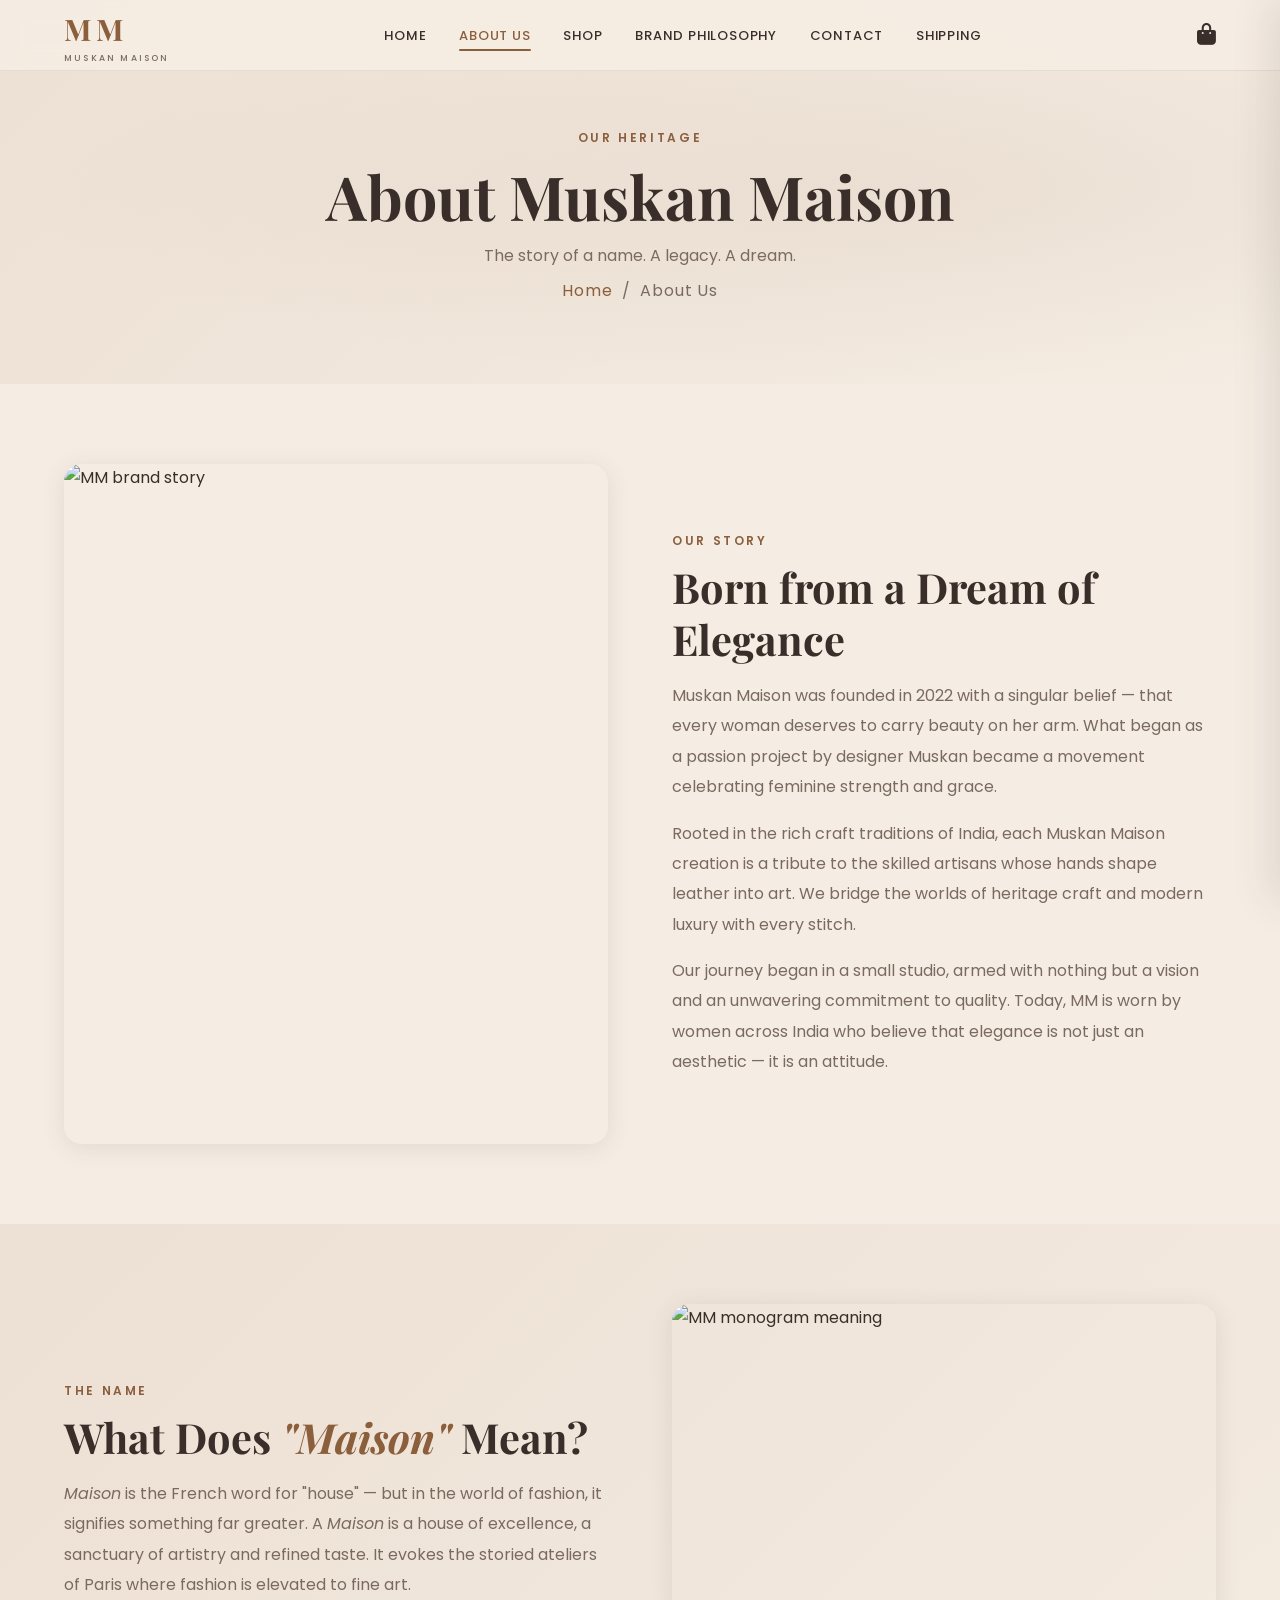
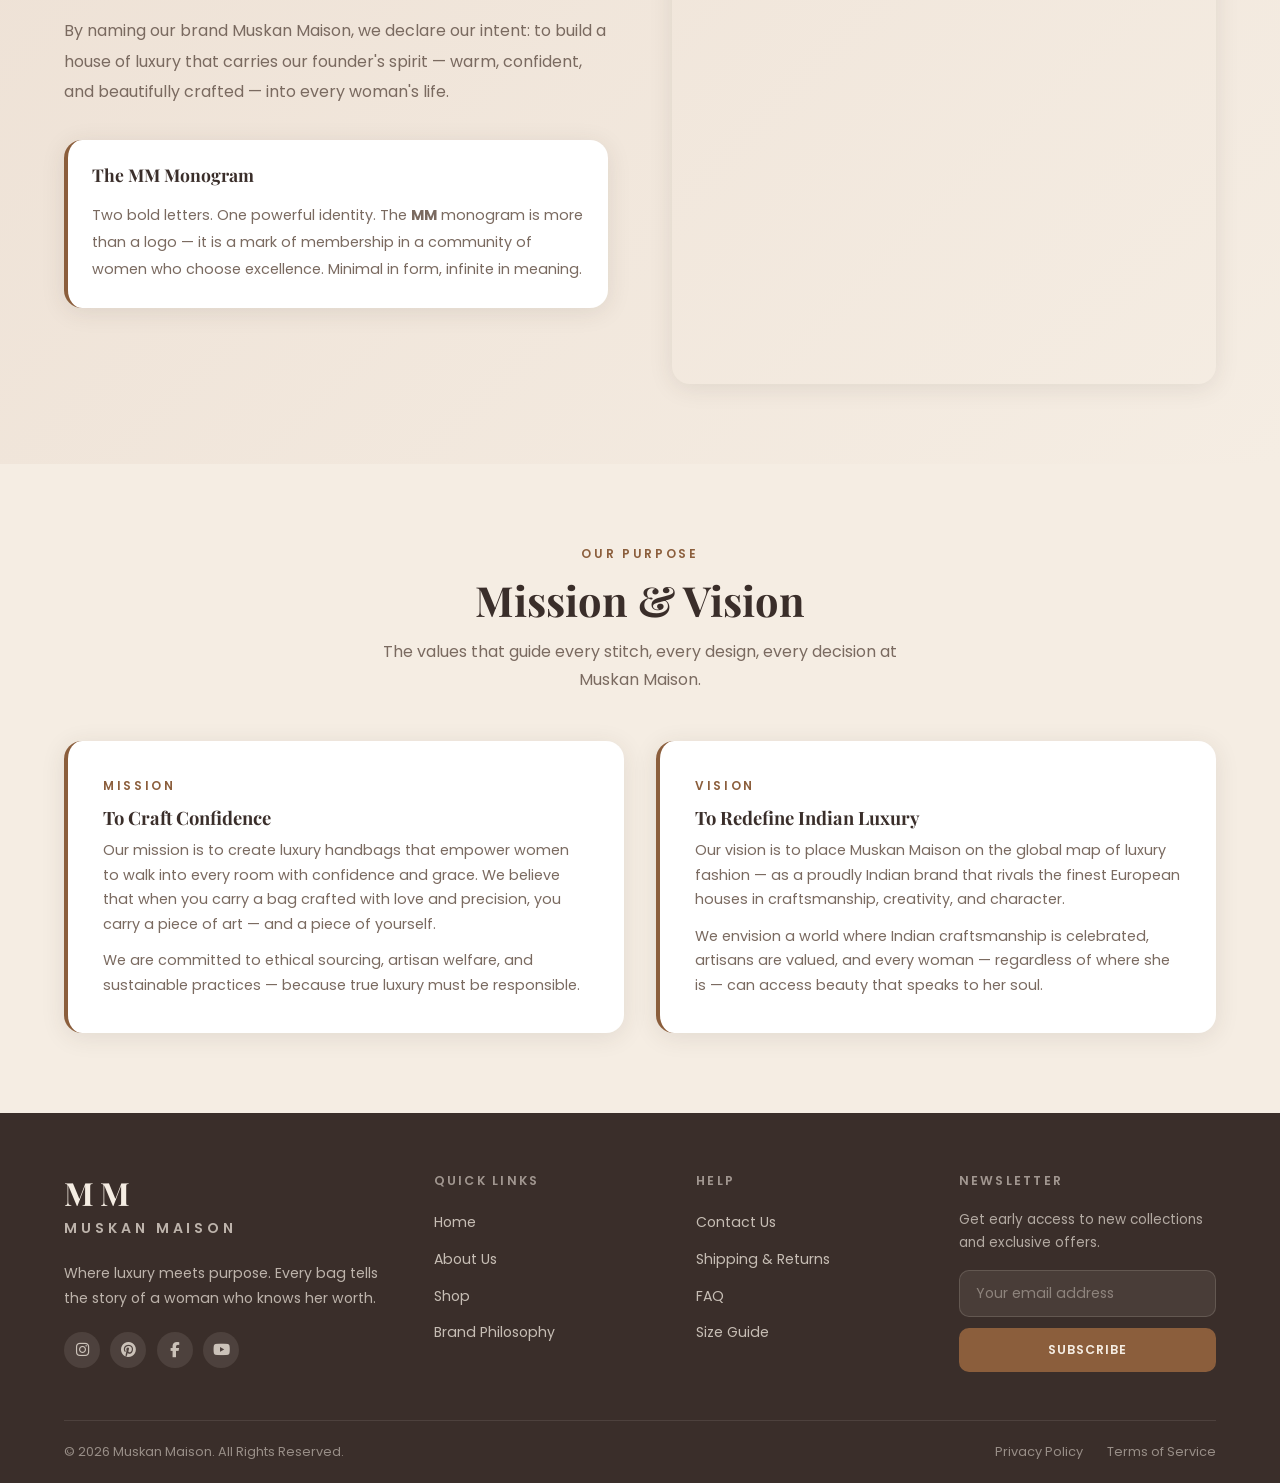
==== about.html @ 4ca87aa5 "Add files via upload" ====
<!DOCTYPE html>
<html lang="en">

<head>
    <meta charset="UTF-8" />
    <meta name="viewport" content="width=device-width, initial-scale=1.0" />
    <meta name="description"
        content="Learn the story behind MM – Muskan Maison. Our heritage, mission, and vision for luxury that empowers women." />
    <title>About Us | MM – Muskan Maison</title>
    <link rel="stylesheet" href="styles.css" />
    <link rel="preconnect" href="https://fonts.googleapis.com" />
    <link
        href="https://fonts.googleapis.com/css2?family=Playfair+Display:ital,wght@0,400;0,600;0,700;1,400;1,600&family=Poppins:wght@300;400;500;600&display=swap"
        rel="stylesheet" />
    <link rel="stylesheet" href="https://cdnjs.cloudflare.com/ajax/libs/font-awesome/6.5.0/css/all.min.css"
        crossorigin="anonymous" />
</head>

<body>

    <!-- NAVBAR -->
    <nav class="navbar" id="navbar">
        <div class="nav-container">
            <a href="index.html" class="nav-logo">MM<span>Muskan Maison</span></a>
            <ul class="nav-links">
                <li><a href="index.html">Home</a></li>
                <li><a href="about.html">About Us</a></li>
                <li><a href="shop.html">Shop</a></li>
                <li><a href="philosophy.html">Brand Philosophy</a></li>
                <li><a href="contact.html">Contact</a></li>
                <li><a href="shipping.html">Shipping</a></li>
            </ul>
            <div class="nav-actions">
                <button class="cart-btn" id="cartToggle" aria-label="Open Cart">
                    <i class="fas fa-shopping-bag"></i>
                    <span class="cart-count" style="display:none">0</span>
                </button>
                <button class="hamburger" id="hamburger"
                    aria-label="Menu"><span></span><span></span><span></span></button>
            </div>
        </div>
        <div class="mobile-menu" id="mobileMenu">
            <a href="index.html">Home</a><a href="about.html">About Us</a>
            <a href="shop.html">Shop</a><a href="philosophy.html">Brand Philosophy</a>
            <a href="contact.html">Contact</a><a href="shipping.html">Shipping &amp; Returns</a>
        </div>
    </nav>

    <!-- CART SIDEBAR -->
    <div class="cart-overlay" id="cartOverlay"></div>
    <aside class="cart-sidebar" id="cartSidebar">
        <div class="cart-header">
            <h3>Your Bag</h3><button class="cart-close" id="cartClose">✕</button>
        </div>
        <div class="cart-items" id="cartItems"></div>
        <div class="cart-footer">
            <div class="cart-total"><span>Total</span><strong id="cartTotalAmt">₹0</strong></div>
            <a href="shop.html" class="btn btn-primary" style="display:block;text-align:center;">Checkout</a>
        </div>
    </aside>

    <!-- PAGE HERO -->
    <div class="page-hero">
        <div class="container">
            <span class="section-label">Our Heritage</span>
            <h1>About Muskan Maison</h1>
            <p>The story of a name. A legacy. A dream.</p>
            <p class="breadcrumb"><a href="index.html">Home</a> &nbsp;/&nbsp; About Us</p>
        </div>
    </div>

    <!-- BRAND STORY -->
    <section class="section">
        <div class="container">
            <div class="about-block fade-in">
                <div class="about-img">
                    <img src="images/bag_satchel.png" alt="MM brand story" />
                </div>
                <div class="about-text">
                    <span class="section-label">Our Story</span>
                    <h2>Born from a Dream of Elegance</h2>
                    <p>Muskan Maison was founded in 2022 with a singular belief — that every woman deserves to carry
                        beauty on her arm. What began as a passion project by designer Muskan became a movement
                        celebrating feminine strength and grace.</p>
                    <p>Rooted in the rich craft traditions of India, each Muskan Maison creation is a tribute to the
                        skilled artisans whose hands shape leather into art. We bridge the worlds of heritage craft and
                        modern luxury with every stitch.</p>
                    <p>Our journey began in a small studio, armed with nothing but a vision and an unwavering commitment
                        to quality. Today, MM is worn by women across India who believe that elegance is not just an
                        aesthetic — it is an attitude.</p>
                </div>
            </div>
        </div>
    </section>

    <!-- MAISON MEANING -->
    <section class="section" style="background:linear-gradient(135deg,var(--cream-dark) 0%,var(--cream) 100%);">
        <div class="container">
            <div class="about-block reverse fade-in">
                <div class="about-img">
                    <img src="images/bag_tote.png" alt="MM monogram meaning" />
                </div>
                <div class="about-text">
                    <span class="section-label">The Name</span>
                    <h2>What Does <em style="font-style:italic;color:var(--mocha);">"Maison"</em> Mean?</h2>
                    <p><em>Maison</em> is the French word for "house" — but in the world of fashion, it signifies
                        something far greater. A <em>Maison</em> is a house of excellence, a sanctuary of artistry and
                        refined taste. It evokes the storied ateliers of Paris where fashion is elevated to fine art.
                    </p>
                    <p>By naming our brand Muskan Maison, we declare our intent: to build a house of luxury that carries
                        our founder's spirit — warm, confident, and beautifully crafted — into every woman's life.</p>

                    <div
                        style="margin-top:2rem;padding:1.5rem;background:var(--white);border-radius:var(--radius-lg);border-left:4px solid var(--mocha);box-shadow:var(--shadow);">
                        <h3 style="font-size:1.1rem;margin-bottom:0.5rem;">The MM Monogram</h3>
                        <p style="font-size:0.9rem;">Two bold letters. One powerful identity. The <strong>MM</strong>
                            monogram is more than a logo — it is a mark of membership in a community of women who choose
                            excellence. Minimal in form, infinite in meaning.</p>
                    </div>
                </div>
            </div>
        </div>
    </section>

    <!-- MISSION & VISION -->
    <section class="section">
        <div class="container">
            <span class="section-label text-center" style="display:block;">Our Purpose</span>
            <h2 class="section-title fade-in">Mission & Vision</h2>
            <p class="section-subtitle fade-in">The values that guide every stitch, every design, every decision at
                Muskan Maison.</p>

            <div class="mission-grid">
                <div class="mission-card fade-in">
                    <span class="section-label">Mission</span>
                    <h3>To Craft Confidence</h3>
                    <p>Our mission is to create luxury handbags that empower women to walk into every room with
                        confidence and grace. We believe that when you carry a bag crafted with love and precision, you
                        carry a piece of art — and a piece of yourself.</p>
                    <p style="margin-top:0.75rem;">We are committed to ethical sourcing, artisan welfare, and
                        sustainable practices — because true luxury must be responsible.</p>
                </div>
                <div class="mission-card fade-in">
                    <span class="section-label">Vision</span>
                    <h3>To Redefine Indian Luxury</h3>
                    <p>Our vision is to place Muskan Maison on the global map of luxury fashion — as a proudly Indian
                        brand that rivals the finest European houses in craftsmanship, creativity, and character.</p>
                    <p style="margin-top:0.75rem;">We envision a world where Indian craftsmanship is celebrated,
                        artisans are valued, and every woman — regardless of where she is — can access beauty that
                        speaks to her soul.</p>
                </div>
            </div>
        </div>
    </section>

    <!-- FOOTER -->
    <footer class="footer">
        <div class="container">
            <div class="footer-grid">
                <div class="footer-brand">
                    <h2>MM</h2>
                    <p class="footer-brand-sub">Muskan Maison</p>
                    <p>Where luxury meets purpose. Every bag tells the story of a woman who knows her worth.</p>
                    <div class="footer-social">
                        <a href="#" aria-label="Instagram"><i class="fab fa-instagram"></i></a>
                        <a href="#" aria-label="Pinterest"><i class="fab fa-pinterest"></i></a>
                        <a href="#" aria-label="Facebook"><i class="fab fa-facebook-f"></i></a>
                        <a href="#" aria-label="YouTube"><i class="fab fa-youtube"></i></a>
                    </div>
                </div>
                <div class="footer-col">
                    <h4>Quick Links</h4>
                    <ul>
                        <li><a href="index.html">Home</a></li>
                        <li><a href="about.html">About Us</a></li>
                        <li><a href="shop.html">Shop</a></li>
                        <li><a href="philosophy.html">Brand Philosophy</a></li>
                    </ul>
                </div>
                <div class="footer-col">
                    <h4>Help</h4>
                    <ul>
                        <li><a href="contact.html">Contact Us</a></li>
                        <li><a href="shipping.html">Shipping & Returns</a></li>
                        <li><a href="shipping.html#faq">FAQ</a></li>
                        <li><a href="#">Size Guide</a></li>
                    </ul>
                </div>
                <div class="footer-col">
                    <h4>Newsletter</h4>
                    <p style="font-size:0.85rem;color:rgba(245,237,227,0.65);margin-bottom:1rem;">Get early access to
                        new collections and exclusive offers.</p>
                    <form class="footer-newsletter newsletter-form">
                        <input type="email" placeholder="Your email address" required />
                        <button type="submit" class="btn btn-primary">Subscribe</button>
                    </form>
                </div>
            </div>
            <div class="footer-bottom">
                <p>© 2026 Muskan Maison. All Rights Reserved.</p>
                <div class="footer-legal"><a href="#">Privacy Policy</a><a href="#">Terms of Service</a></div>
            </div>
        </div>
    </footer>

    <script src="script.js"></script>
</body>

</html>
---- styles.css ----
/* ============================================
   MM – Muskan Maison | Main Stylesheet
   ============================================ */

/* Google Fonts */
@import url('https://fonts.googleapis.com/css2?family=Playfair+Display:ital,wght@0,400;0,600;0,700;1,400;1,600&family=Poppins:wght@300;400;500;600&display=swap');

/* ============================================
   CSS Variables / Design Tokens
   ============================================ */
:root {
  --cream: #F5EDE3;
  --cream-dark: #EDE0D4;
  --mocha: #8B5E3C;
  --mocha-dark: #6F4A2F;
  --mocha-light: #A97550;
  --dark-brown: #3A2E2A;
  --text-muted: #7A6A60;
  --white: #FFFFFF;
  --shadow: 0 4px 24px rgba(58, 46, 42, 0.10);
  --shadow-hover: 0 8px 32px rgba(139, 94, 60, 0.18);
  --radius: 10px;
  --radius-lg: 18px;
  --transition: 0.3s ease;
  --font-serif: 'Playfair Display', Georgia, serif;
  --font-sans: 'Poppins', 'Segoe UI', sans-serif;
}

/* ============================================
   Reset & Base
   ============================================ */
*, *::before, *::after {
  margin: 0;
  padding: 0;
  box-sizing: border-box;
}

html {
  scroll-behavior: smooth;
  font-size: 16px;
}

body {
  background-color: var(--cream);
  color: var(--dark-brown);
  font-family: var(--font-sans);
  font-weight: 400;
  line-height: 1.7;
  -webkit-font-smoothing: antialiased;
}

img {
  max-width: 100%;
  display: block;
}

a {
  text-decoration: none;
  color: inherit;
}

ul { list-style: none; }

/* ============================================
   Typography
   ============================================ */
h1, h2, h3, h4, h5 {
  font-family: var(--font-serif);
  font-weight: 700;
  line-height: 1.25;
  color: var(--dark-brown);
}

h1 { font-size: clamp(2.2rem, 5vw, 3.8rem); }
h2 { font-size: clamp(1.7rem, 3.5vw, 2.6rem); }
h3 { font-size: clamp(1.2rem, 2.5vw, 1.6rem); }
h4 { font-size: 1.1rem; }
p  { font-size: 1rem; color: var(--text-muted); }

.section-label {
  font-size: 0.75rem;
  letter-spacing: 0.22em;
  text-transform: uppercase;
  color: var(--mocha);
  font-family: var(--font-sans);
  font-weight: 600;
  display: block;
  margin-bottom: 0.6rem;
}

/* ============================================
   Utility Classes
   ============================================ */
.container {
  max-width: 1200px;
  margin: 0 auto;
  padding: 0 1.5rem;
}

.section {
  padding: 80px 0;
}

.section-title {
  text-align: center;
  margin-bottom: 0.75rem;
}

.section-subtitle {
  text-align: center;
  max-width: 560px;
  margin: 0 auto 3rem;
  color: var(--text-muted);
  font-size: 1rem;
}

.text-center { text-align: center; }
.text-mocha  { color: var(--mocha); }

/* ============================================
   Buttons
   ============================================ */
.btn {
  display: inline-block;
  padding: 0.85rem 2.2rem;
  border-radius: var(--radius);
  font-family: var(--font-sans);
  font-size: 0.88rem;
  font-weight: 600;
  letter-spacing: 0.08em;
  text-transform: uppercase;
  cursor: pointer;
  transition: all var(--transition);
  border: 2px solid transparent;
}

.btn-primary {
  background: var(--mocha);
  color: var(--cream);
  border-color: var(--mocha);
}

.btn-primary:hover {
  background: var(--mocha-dark);
  border-color: var(--mocha-dark);
  transform: translateY(-2px);
  box-shadow: var(--shadow-hover);
}

.btn-outline {
  background: transparent;
  color: var(--mocha);
  border-color: var(--mocha);
}

.btn-outline:hover {
  background: var(--mocha);
  color: var(--cream);
  transform: translateY(-2px);
}

/* ============================================
   Navigation
   ============================================ */
.navbar {
  position: fixed;
  top: 0;
  left: 0;
  right: 0;
  z-index: 1000;
  background: rgba(245, 237, 227, 0.95);
  backdrop-filter: blur(12px);
  -webkit-backdrop-filter: blur(12px);
  border-bottom: 1px solid rgba(139, 94, 60, 0.12);
  transition: box-shadow var(--transition);
}

.navbar.scrolled {
  box-shadow: 0 2px 20px rgba(58, 46, 42, 0.10);
}

.nav-container {
  max-width: 1200px;
  margin: 0 auto;
  padding: 0 1.5rem;
  display: flex;
  align-items: center;
  justify-content: space-between;
  height: 70px;
}

/* Logo */
.nav-logo {
  font-family: var(--font-serif);
  font-size: 1.85rem;
  font-weight: 700;
  letter-spacing: 0.18em;
  color: var(--mocha);
  transition: color var(--transition);
}

.nav-logo span {
  font-size: 0.55rem;
  letter-spacing: 0.25em;
  display: block;
  text-align: center;
  color: var(--text-muted);
  font-family: var(--font-sans);
  font-weight: 500;
  text-transform: uppercase;
  margin-top: -4px;
}

.nav-logo:hover { color: var(--mocha-dark); }

/* Nav Links */
.nav-links {
  display: flex;
  align-items: center;
  gap: 0.25rem;
}

.nav-links a {
  font-size: 0.82rem;
  font-weight: 500;
  letter-spacing: 0.06em;
  text-transform: uppercase;
  color: var(--dark-brown);
  padding: 0.5rem 0.9rem;
  border-radius: 6px;
  position: relative;
  transition: color var(--transition);
}

.nav-links a::after {
  content: '';
  position: absolute;
  bottom: 2px;
  left: 0.9rem;
  right: 0.9rem;
  height: 2px;
  background: var(--mocha);
  transform: scaleX(0);
  transition: transform 0.3s ease;
  border-radius: 2px;
}

.nav-links a:hover,
.nav-links a.active {
  color: var(--mocha);
}

.nav-links a:hover::after,
.nav-links a.active::after {
  transform: scaleX(1);
}

/* Cart Icon */
.nav-actions {
  display: flex;
  align-items: center;
  gap: 1rem;
}

.cart-btn {
  position: relative;
  background: none;
  border: none;
  cursor: pointer;
  color: var(--dark-brown);
  font-size: 1.35rem;
  display: flex;
  align-items: center;
  transition: color var(--transition);
}

.cart-btn:hover { color: var(--mocha); }

.cart-count {
  position: absolute;
  top: -8px;
  right: -10px;
  background: var(--mocha);
  color: var(--cream);
  font-size: 0.65rem;
  font-weight: 700;
  min-width: 18px;
  height: 18px;
  border-radius: 50%;
  display: flex;
  align-items: center;
  justify-content: center;
  font-family: var(--font-sans);
}

/* Hamburger */
.hamburger {
  display: none;
  flex-direction: column;
  gap: 5px;
  cursor: pointer;
  background: none;
  border: none;
  padding: 4px;
}

.hamburger span {
  display: block;
  width: 24px;
  height: 2px;
  background: var(--dark-brown);
  border-radius: 2px;
  transition: all var(--transition);
}

.hamburger.open span:nth-child(1) { transform: translateY(7px) rotate(45deg); }
.hamburger.open span:nth-child(2) { opacity: 0; }
.hamburger.open span:nth-child(3) { transform: translateY(-7px) rotate(-45deg); }

/* Mobile Menu */
.mobile-menu {
  display: none;
  flex-direction: column;
  background: var(--cream);
  padding: 1rem 1.5rem 1.5rem;
  border-top: 1px solid var(--cream-dark);
  gap: 0.25rem;
}

.mobile-menu.open { display: flex; }

.mobile-menu a {
  font-size: 0.9rem;
  font-weight: 500;
  letter-spacing: 0.05em;
  text-transform: uppercase;
  color: var(--dark-brown);
  padding: 0.6rem 0;
  border-bottom: 1px solid var(--cream-dark);
  transition: color var(--transition);
}

.mobile-menu a:hover,
.mobile-menu a.active { color: var(--mocha); }

/* ============================================
   Cart Sidebar
   ============================================ */
.cart-overlay {
  position: fixed;
  inset: 0;
  background: rgba(58, 46, 42, 0.45);
  z-index: 1100;
  opacity: 0;
  pointer-events: none;
  transition: opacity var(--transition);
}

.cart-overlay.open {
  opacity: 1;
  pointer-events: all;
}

.cart-sidebar {
  position: fixed;
  top: 0;
  right: 0;
  height: 100vh;
  width: 380px;
  max-width: 92vw;
  background: var(--cream);
  z-index: 1200;
  transform: translateX(100%);
  transition: transform 0.4s cubic-bezier(.4,0,.2,1);
  display: flex;
  flex-direction: column;
  box-shadow: -8px 0 40px rgba(58, 46, 42, 0.12);
}

.cart-sidebar.open { transform: translateX(0); }

.cart-header {
  display: flex;
  align-items: center;
  justify-content: space-between;
  padding: 1.5rem 1.5rem 1rem;
  border-bottom: 1px solid var(--cream-dark);
}

.cart-header h3 {
  font-size: 1.25rem;
  font-family: var(--font-serif);
}

.cart-close {
  background: none;
  border: none;
  font-size: 1.4rem;
  cursor: pointer;
  color: var(--text-muted);
  transition: color var(--transition);
}
.cart-close:hover { color: var(--mocha); }

.cart-items {
  flex: 1;
  overflow-y: auto;
  padding: 1rem 1.5rem;
}

.cart-empty {
  text-align: center;
  padding: 3rem 1rem;
  color: var(--text-muted);
}

.cart-empty svg { margin: 0 auto 1rem; opacity: 0.3; }

.cart-item {
  display: grid;
  grid-template-columns: 70px 1fr auto;
  gap: 0.75rem;
  align-items: center;
  padding: 0.75rem 0;
  border-bottom: 1px solid var(--cream-dark);
}

.cart-item img {
  width: 70px;
  height: 70px;
  object-fit: cover;
  border-radius: 8px;
}

.cart-item-info h4 {
  font-size: 0.88rem;
  font-family: var(--font-serif);
  margin-bottom: 0.15rem;
}

.cart-item-info p {
  font-size: 0.8rem;
  color: var(--mocha);
  font-weight: 600;
}

.cart-item-qty {
  display: flex;
  align-items: center;
  gap: 0.4rem;
  margin-top: 0.5rem;
}

.qty-btn {
  width: 22px;
  height: 22px;
  background: var(--cream-dark);
  border: none;
  border-radius: 4px;
  cursor: pointer;
  font-size: 0.9rem;
  display: flex;
  align-items: center;
  justify-content: center;
  color: var(--dark-brown);
  transition: background var(--transition);
}
.qty-btn:hover { background: var(--mocha); color: var(--cream); }

.qty-num { font-size: 0.85rem; font-weight: 600; min-width: 18px; text-align: center; }

.remove-item {
  background: none;
  border: none;
  cursor: pointer;
  color: var(--text-muted);
  font-size: 1rem;
  transition: color var(--transition);
  align-self: flex-start;
  margin-top: 4px;
}
.remove-item:hover { color: #c0392b; }

.cart-footer {
  padding: 1rem 1.5rem 1.5rem;
  border-top: 1px solid var(--cream-dark);
}

.cart-total {
  display: flex;
  justify-content: space-between;
  align-items: center;
  margin-bottom: 1rem;
}

.cart-total span { font-size: 0.9rem; font-weight: 600; }
.cart-total strong { font-size: 1.15rem; color: var(--mocha); font-family: var(--font-serif); }

/* ============================================
   Hero Section
   ============================================ */
.hero {
  min-height: 100vh;
  display: grid;
  grid-template-columns: 1fr 1fr;
  align-items: center;
  padding-top: 70px;
  gap: 2rem;
  overflow: hidden;
}

.hero-content {
  padding: 3rem 2rem 3rem 3rem;
  animation: fadeInLeft 0.9s ease both;
}

.hero-tag {
  display: inline-block;
  background: rgba(139, 94, 60, 0.10);
  color: var(--mocha);
  font-size: 0.72rem;
  font-weight: 600;
  letter-spacing: 0.2em;
  text-transform: uppercase;
  padding: 0.4rem 1rem;
  border-radius: 50px;
  margin-bottom: 1.5rem;
  border: 1px solid rgba(139, 94, 60, 0.2);
}

.hero-title {
  margin-bottom: 1.25rem;
  letter-spacing: -0.01em;
}

.hero-title em {
  font-style: italic;
  color: var(--mocha);
}

.hero-desc {
  font-size: 1.05rem;
  line-height: 1.8;
  margin-bottom: 2.2rem;
  max-width: 480px;
}

.hero-actions {
  display: flex;
  gap: 1rem;
  flex-wrap: wrap;
}

.hero-image {
  height: 100vh;
  min-height: 600px;
  position: relative;
  overflow: hidden;
  animation: fadeInRight 0.9s ease both;
}

.hero-image img {
  width: 100%;
  height: 100%;
  object-fit: cover;
}

.hero-image::before {
  content: '';
  position: absolute;
  inset: 0;
  background: linear-gradient(120deg, rgba(245,237,227,0.18) 0%, transparent 60%);
  z-index: 1;
}

.hero-badge {
  position: absolute;
  bottom: 2.5rem;
  left: 2rem;
  background: rgba(255,255,255,0.92);
  backdrop-filter: blur(8px);
  padding: 0.9rem 1.3rem;
  border-radius: var(--radius);
  box-shadow: var(--shadow);
  z-index: 2;
  animation: fadeInUp 1.2s 0.5s ease both;
}

.hero-badge p { font-size: 0.75rem; margin-bottom: 0.15rem; color: var(--text-muted); }
.hero-badge strong { font-family: var(--font-serif); font-size: 1rem; color: var(--dark-brown); }

/* ============================================
   Features Strip
   ============================================ */
.features-strip {
  background: var(--mocha);
  padding: 1.5rem 0;
}

.features-strip .container {
  display: grid;
  grid-template-columns: repeat(3, 1fr);
  gap: 1rem;
  text-align: center;
}

.feature-chip {
  color: var(--cream);
  display: flex;
  align-items: center;
  justify-content: center;
  gap: 0.6rem;
  font-size: 0.85rem;
  font-weight: 500;
  letter-spacing: 0.05em;
}

.feature-chip svg { flex-shrink: 0; opacity: 0.85; }

/* ============================================
   Featured Collection
   ============================================ */
.collection-grid {
  display: grid;
  grid-template-columns: repeat(3, 1fr);
  gap: 2rem;
  margin-top: 1rem;
}

/* ============================================
   Product Card
   ============================================ */
.product-card {
  background: var(--white);
  border-radius: var(--radius-lg);
  overflow: hidden;
  box-shadow: var(--shadow);
  transition: transform var(--transition), box-shadow var(--transition);
  position: relative;
}

.product-card:hover {
  transform: translateY(-6px);
  box-shadow: var(--shadow-hover);
}

.product-img-wrap {
  position: relative;
  overflow: hidden;
  background: var(--cream);
  aspect-ratio: 4 / 4;
}

.product-img-wrap img {
  width: 100%;
  height: 100%;
  object-fit: cover;
  transition: transform 0.5s ease;
}

.product-card:hover .product-img-wrap img {
  transform: scale(1.06);
}

.product-badge {
  position: absolute;
  top: 1rem;
  left: 1rem;
  background: var(--mocha);
  color: var(--cream);
  font-size: 0.68rem;
  font-weight: 700;
  letter-spacing: 0.1em;
  text-transform: uppercase;
  padding: 0.3rem 0.75rem;
  border-radius: 50px;
}

.product-wishlist {
  position: absolute;
  top: 1rem;
  right: 1rem;
  background: rgba(255,255,255,0.9);
  border: none;
  border-radius: 50%;
  width: 36px;
  height: 36px;
  display: flex;
  align-items: center;
  justify-content: center;
  cursor: pointer;
  color: var(--text-muted);
  transition: all var(--transition);
  font-size: 1rem;
}

.product-wishlist:hover {
  color: #e06c8a;
  transform: scale(1.1);
}

.product-info {
  padding: 1.25rem 1.25rem 1.5rem;
}

.product-info h3 {
  font-size: 1.05rem;
  margin-bottom: 0.35rem;
  font-family: var(--font-serif);
}

.product-desc {
  font-size: 0.82rem;
  color: var(--text-muted);
  margin-bottom: 0.75rem;
  line-height: 1.6;
}

.product-price {
  font-family: var(--font-sans);
  font-size: 1.1rem;
  font-weight: 700;
  color: var(--mocha);
  margin-bottom: 1rem;
}

.product-price del {
  color: var(--text-muted);
  font-weight: 400;
  font-size: 0.85rem;
  margin-left: 0.4rem;
}

.product-card .btn {
  width: 100%;
  text-align: center;
  padding: 0.75rem;
}

/* ============================================
   Why Choose Us
   ============================================ */
.why-section {
  background: linear-gradient(135deg, var(--cream-dark) 0%, var(--cream) 100%);
}

.why-grid {
  display: grid;
  grid-template-columns: repeat(3, 1fr);
  gap: 2rem;
  margin-top: 1rem;
}

.why-card {
  text-align: center;
  padding: 2.5rem 1.5rem;
  background: var(--white);
  border-radius: var(--radius-lg);
  box-shadow: var(--shadow);
  transition: transform var(--transition), box-shadow var(--transition);
}

.why-card:hover {
  transform: translateY(-5px);
  box-shadow: var(--shadow-hover);
}

.why-icon {
  width: 64px;
  height: 64px;
  background: rgba(139, 94, 60, 0.10);
  border-radius: 50%;
  display: flex;
  align-items: center;
  justify-content: center;
  margin: 0 auto 1.25rem;
  font-size: 1.6rem;
  color: var(--mocha);
}

.why-card h3 { font-size: 1.15rem; margin-bottom: 0.6rem; }
.why-card p  { font-size: 0.88rem; }

/* ============================================
   Instagram Preview
   ============================================ */
.insta-section { background: var(--cream); }

.insta-grid {
  display: grid;
  grid-template-columns: repeat(4, 1fr);
  gap: 1rem;
}

.insta-item {
  aspect-ratio: 1;
  overflow: hidden;
  border-radius: var(--radius);
  position: relative;
  cursor: pointer;
}

.insta-item img {
  width: 100%;
  height: 100%;
  object-fit: cover;
  transition: transform 0.5s ease;
}

.insta-item:hover img { transform: scale(1.08); }

.insta-overlay {
  position: absolute;
  inset: 0;
  background: rgba(139, 94, 60, 0.50);
  display: flex;
  align-items: center;
  justify-content: center;
  color: white;
  font-size: 1.5rem;
  opacity: 0;
  transition: opacity var(--transition);
}

.insta-item:hover .insta-overlay { opacity: 1; }

/* ============================================
   Page Header Banner
   ============================================ */
.page-hero {
  background: linear-gradient(135deg, var(--cream-dark) 0%, var(--cream) 100%);
  padding: 8rem 0 5rem;
  text-align: center;
  position: relative;
  overflow: hidden;
}

.page-hero::before {
  content: '';
  position: absolute;
  inset: 0;
  background: radial-gradient(ellipse at 70% 50%, rgba(139,94,60,0.07) 0%, transparent 70%);
}

.page-hero h1 { margin-bottom: 0.5rem; position: relative; }
.page-hero p  { font-size: 1rem; position: relative; }

.breadcrumb {
  font-size: 0.78rem;
  color: var(--text-muted);
  margin-top: 0.5rem;
  letter-spacing: 0.05em;
  position: relative;
}
.breadcrumb a { color: var(--mocha); transition: color var(--transition); }
.breadcrumb a:hover { color: var(--mocha-dark); }

/* ============================================
   About Page
   ============================================ */
.about-block {
  display: grid;
  grid-template-columns: 1fr 1fr;
  gap: 4rem;
  align-items: center;
}

.about-block.reverse { direction: rtl; }
.about-block.reverse > * { direction: ltr; }

.about-img {
  border-radius: var(--radius-lg);
  overflow: hidden;
  box-shadow: var(--shadow);
  aspect-ratio: 4/5;
}

.about-img img {
  width: 100%;
  height: 100%;
  object-fit: cover;
  transition: transform 0.5s ease;
}

.about-img:hover img { transform: scale(1.04); }

.about-text p {
  margin-top: 1rem;
  font-size: 1rem;
  line-height: 1.9;
}

.mission-grid {
  display: grid;
  grid-template-columns: 1fr 1fr;
  gap: 2rem;
  margin-top: 1rem;
}

.mission-card {
  background: var(--white);
  padding: 2.2rem;
  border-radius: var(--radius-lg);
  box-shadow: var(--shadow);
  border-left: 4px solid var(--mocha);
  transition: transform var(--transition);
}

.mission-card:hover { transform: translateY(-4px); }
.mission-card h3 { margin-bottom: 0.6rem; font-size: 1.15rem; }
.mission-card p  { font-size: 0.9rem; }

/* ============================================
   Shop / Collection Page
   ============================================ */
.shop-controls {
  display: flex;
  align-items: center;
  justify-content: space-between;
  margin-bottom: 2rem;
  flex-wrap: wrap;
  gap: 1rem;
}

.shop-filter {
  display: flex;
  gap: 0.5rem;
  flex-wrap: wrap;
}

.filter-btn {
  padding: 0.45rem 1.1rem;
  border: 1.5px solid var(--cream-dark);
  background: var(--white);
  border-radius: 50px;
  font-size: 0.8rem;
  font-weight: 500;
  font-family: var(--font-sans);
  cursor: pointer;
  color: var(--dark-brown);
  transition: all var(--transition);
}

.filter-btn:hover,
.filter-btn.active {
  background: var(--mocha);
  color: var(--cream);
  border-color: var(--mocha);
}

.shop-grid {
  display: grid;
  grid-template-columns: repeat(3, 1fr);
  gap: 2rem;
}

.shop-count {
  font-size: 0.9rem;
  color: var(--text-muted);
}

/* ============================================
   Philosophy Page
   ============================================ */
.philosophy-hero {
  background: var(--mocha);
  padding: 8rem 0 5rem;
  text-align: center;
  color: var(--cream);
  position: relative;
  overflow: hidden;
}

.philosophy-hero::before {
  content: '';
  position: absolute;
  inset: 0;
  background: radial-gradient(ellipse at 30% 70%, rgba(245,237,227,0.08) 0%, transparent 60%);
}

.philosophy-hero h1,
.philosophy-hero p { color: var(--cream); position: relative; }

.philosophy-hero p { opacity: 0.85; }

.philosophy-hero .breadcrumb { color: rgba(245,237,227,0.6); }
.philosophy-hero .breadcrumb a { color: rgba(245,237,227,0.9); }

.empower-grid {
  display: grid;
  grid-template-columns: repeat(2, 1fr);
  gap: 2.5rem;
  margin-top: 1rem;
}

.empower-card {
  background: var(--white);
  padding: 2.5rem;
  border-radius: var(--radius-lg);
  box-shadow: var(--shadow);
  transition: transform var(--transition), box-shadow var(--transition);
  position: relative;
  overflow: hidden;
}

.empower-card::before {
  content: '';
  position: absolute;
  top: 0;
  left: 0;
  right: 0;
  height: 4px;
  background: linear-gradient(90deg, var(--mocha), var(--mocha-light));
}

.empower-card:hover {
  transform: translateY(-5px);
  box-shadow: var(--shadow-hover);
}

.empower-icon { font-size: 2.2rem; margin-bottom: 1rem; }
.empower-card h3 { font-size: 1.2rem; margin-bottom: 0.6rem; }
.empower-card p  { font-size: 0.9rem; }

.quote-section {
  background: var(--mocha);
  padding: 80px 0;
  text-align: center;
}

.quote-text {
  font-family: var(--font-serif);
  font-size: clamp(1.6rem, 3.5vw, 2.4rem);
  font-style: italic;
  color: var(--cream);
  max-width: 700px;
  margin: 0 auto 1.5rem;
  line-height: 1.5;
}

.quote-author {
  font-size: 0.85rem;
  letter-spacing: 0.2em;
  text-transform: uppercase;
  color: rgba(245, 237, 227, 0.7);
  font-weight: 600;
}

.values-grid {
  display: grid;
  grid-template-columns: repeat(3, 1fr);
  gap: 2rem;
}

.value-item { text-align: center; }

.value-num {
  font-family: var(--font-serif);
  font-size: 3rem;
  font-weight: 700;
  color: rgba(139, 94, 60, 0.15);
  line-height: 1;
  margin-bottom: 0.3rem;
}

.value-item h3 { font-size: 1.1rem; margin-bottom: 0.4rem; }
.value-item p  { font-size: 0.88rem; }

/* ============================================
   Contact Page
   ============================================ */
.contact-grid {
  display: grid;
  grid-template-columns: 1fr 1.4fr;
  gap: 4rem;
  align-items: flex-start;
}

.contact-info-card {
  background: var(--mocha);
  color: var(--cream);
  padding: 2.5rem;
  border-radius: var(--radius-lg);
  position: sticky;
  top: 100px;
}

.contact-info-card h2 { color: var(--cream); font-size: 1.6rem; margin-bottom: 0.5rem; }
.contact-info-card > p { color: rgba(245, 237, 227, 0.8); margin-bottom: 2rem; }

.contact-detail {
  display: flex;
  align-items: flex-start;
  gap: 0.9rem;
  margin-bottom: 1.5rem;
}

.contact-detail-icon {
  width: 40px;
  height: 40px;
  background: rgba(245, 237, 227, 0.15);
  border-radius: 50%;
  display: flex;
  align-items: center;
  justify-content: center;
  flex-shrink: 0;
  font-size: 1.1rem;
}

.contact-detail-text label {
  font-size: 0.72rem;
  letter-spacing: 0.15em;
  text-transform: uppercase;
  color: rgba(245, 237, 227, 0.6);
  display: block;
  margin-bottom: 0.15rem;
  font-weight: 600;
}

.contact-detail-text span {
  font-size: 0.95rem;
  color: var(--cream);
}

.social-links {
  display: flex;
  gap: 0.75rem;
  margin-top: 2rem;
}

.social-link {
  width: 40px;
  height: 40px;
  background: rgba(245, 237, 227, 0.15);
  border-radius: 50%;
  display: flex;
  align-items: center;
  justify-content: center;
  color: var(--cream);
  text-decoration: none;
  font-size: 1rem;
  transition: background var(--transition), transform var(--transition);
}

.social-link:hover {
  background: rgba(245, 237, 227, 0.3);
  transform: translateY(-3px);
}

/* Contact Form */
.contact-form-wrap {
  background: var(--white);
  padding: 2.5rem;
  border-radius: var(--radius-lg);
  box-shadow: var(--shadow);
}

.contact-form-wrap h2 { font-size: 1.7rem; margin-bottom: 0.5rem; }
.contact-form-wrap > p { margin-bottom: 2rem; }

.form-grid {
  display: grid;
  grid-template-columns: 1fr 1fr;
  gap: 1.25rem;
  margin-bottom: 1.25rem;
}

.form-group {
  display: flex;
  flex-direction: column;
  gap: 0.4rem;
  margin-bottom: 1.25rem;
}

.form-group.full { grid-column: 1 / -1; }

.form-group label {
  font-size: 0.8rem;
  font-weight: 600;
  letter-spacing: 0.05em;
  text-transform: uppercase;
  color: var(--dark-brown);
}

.form-group input,
.form-group textarea,
.form-group select {
  width: 100%;
  padding: 0.85rem 1.1rem;
  border: 1.5px solid var(--cream-dark);
  border-radius: var(--radius);
  background: var(--cream);
  font-family: var(--font-sans);
  font-size: 0.92rem;
  color: var(--dark-brown);
  outline: none;
  transition: border-color var(--transition), box-shadow var(--transition);
}

.form-group input:focus,
.form-group textarea:focus,
.form-group select:focus {
  border-color: var(--mocha);
  box-shadow: 0 0 0 3px rgba(139, 94, 60, 0.10);
}

.form-group input.error,
.form-group textarea.error { border-color: #e74c3c; }

.error-msg {
  font-size: 0.78rem;
  color: #e74c3c;
  margin-top: 0.2rem;
  display: none;
}

.error-msg.show { display: block; }

.form-group textarea {
  resize: vertical;
  min-height: 130px;
}

.success-msg {
  display: none;
  background: rgba(46, 160, 67, 0.1);
  border: 1px solid rgba(46, 160, 67, 0.3);
  color: #2ea043;
  padding: 1rem 1.25rem;
  border-radius: var(--radius);
  margin-top: 1rem;
  font-size: 0.9rem;
}

.success-msg.show { display: block; }

/* ============================================
   Shipping & Returns Page
   ============================================ */
.shipping-grid {
  display: grid;
  grid-template-columns: 1fr 1fr;
  gap: 2rem;
  margin-bottom: 4rem;
}

.policy-card {
  background: var(--white);
  padding: 2.2rem;
  border-radius: var(--radius-lg);
  box-shadow: var(--shadow);
  transition: transform var(--transition);
}

.policy-card:hover { transform: translateY(-4px); }

.policy-icon {
  font-size: 2rem;
  margin-bottom: 1rem;
}

.policy-card h3 { font-size: 1.2rem; margin-bottom: 0.8rem; }
.policy-card p  { font-size: 0.9rem; margin-bottom: 0.5rem; }

.policy-list {
  list-style: disc;
  list-style-position: inside;
  font-size: 0.88rem;
  color: var(--text-muted);
  line-height: 1.9;
}

/* Refund Timeline */
.timeline {
  position: relative;
  margin-top: 1rem;
}

.timeline::before {
  content: '';
  position: absolute;
  left: 36px;
  top: 0;
  bottom: 0;
  width: 2px;
  background: var(--cream-dark);
}

.timeline-item {
  display: grid;
  grid-template-columns: 72px 1fr;
  gap: 1.5rem;
  margin-bottom: 2rem;
  position: relative;
}

.timeline-day {
  width: 72px;
  height: 72px;
  background: var(--mocha);
  color: var(--cream);
  border-radius: 50%;
  display: flex;
  flex-direction: column;
  align-items: center;
  justify-content: center;
  font-weight: 700;
  line-height: 1.2;
  flex-shrink: 0;
  z-index: 1;
}

.timeline-day span { font-size: 1.4rem; }
.timeline-day small { font-size: 0.58rem; letter-spacing: 0.1em; text-transform: uppercase; opacity: 0.8; }

.timeline-info {
  display: flex;
  align-items: center;
  background: var(--white);
  padding: 1.2rem 1.5rem;
  border-radius: var(--radius);
  box-shadow: var(--shadow);
}

.timeline-info h4 { font-size: 1rem; margin-bottom: 0.3rem; }
.timeline-info p  { font-size: 0.85rem; }

/* FAQ Accordion */
.faq-section h2 { margin-bottom: 2rem; }

.faq-item {
  background: var(--white);
  border-radius: var(--radius);
  box-shadow: var(--shadow);
  margin-bottom: 0.75rem;
  overflow: hidden;
  transition: box-shadow var(--transition);
}

.faq-item:hover { box-shadow: var(--shadow-hover); }

.faq-question {
  width: 100%;
  background: none;
  border: none;
  padding: 1.25rem 1.5rem;
  text-align: left;
  font-family: var(--font-serif);
  font-size: 1rem;
  font-weight: 600;
  color: var(--dark-brown);
  cursor: pointer;
  display: flex;
  justify-content: space-between;
  align-items: center;
  gap: 1rem;
  transition: color var(--transition);
}

.faq-question:hover { color: var(--mocha); }

.faq-icon {
  width: 28px;
  height: 28px;
  background: var(--cream);
  border-radius: 50%;
  display: flex;
  align-items: center;
  justify-content: center;
  flex-shrink: 0;
  font-size: 1rem;
  color: var(--mocha);
  transition: transform var(--transition), background var(--transition);
}

.faq-item.open .faq-icon {
  transform: rotate(45deg);
  background: var(--mocha);
  color: var(--cream);
}

.faq-answer {
  max-height: 0;
  overflow: hidden;
  transition: max-height 0.4s ease, padding var(--transition);
}

.faq-answer-inner {
  padding: 0 1.5rem 1.25rem;
  font-size: 0.9rem;
  line-height: 1.8;
  color: var(--text-muted);
}

.faq-item.open .faq-answer {
  max-height: 300px;
}

/* ============================================
   Footer
   ============================================ */
.footer {
  background: var(--dark-brown);
  color: var(--cream);
  padding: 60px 0 0;
}

.footer-grid {
  display: grid;
  grid-template-columns: 1.5fr 1fr 1fr 1.2fr;
  gap: 3rem;
  margin-bottom: 3rem;
}

.footer-brand h2 {
  font-family: var(--font-serif);
  font-size: 2rem;
  letter-spacing: 0.2em;
  color: var(--cream);
  margin-bottom: 0.2rem;
}

.footer-brand-sub {
  font-size: 0.62rem;
  letter-spacing: 0.28em;
  text-transform: uppercase;
  color: rgba(245, 237, 227, 0.5);
  font-weight: 600;
  margin-bottom: 1rem;
  font-family: var(--font-sans);
}

.footer-brand p {
  font-size: 0.88rem;
  color: rgba(245, 237, 227, 0.7);
  line-height: 1.8;
  margin-bottom: 1.25rem;
}

.footer-social {
  display: flex;
  gap: 0.65rem;
}

.footer-social a {
  width: 36px;
  height: 36px;
  background: rgba(245, 237, 227, 0.10);
  border-radius: 50%;
  display: flex;
  align-items: center;
  justify-content: center;
  color: rgba(245, 237, 227, 0.75);
  font-size: 0.95rem;
  transition: all var(--transition);
}

.footer-social a:hover {
  background: var(--mocha);
  color: var(--cream);
  transform: translateY(-3px);
}

.footer-col h4 {
  font-family: var(--font-sans);
  font-size: 0.78rem;
  letter-spacing: 0.18em;
  text-transform: uppercase;
  color: rgba(245, 237, 227, 0.55);
  font-weight: 600;
  margin-bottom: 1.25rem;
}

.footer-col ul li {
  margin-bottom: 0.6rem;
}

.footer-col ul li a {
  font-size: 0.88rem;
  color: rgba(245, 237, 227, 0.75);
  transition: color var(--transition);
}

.footer-col ul li a:hover { color: var(--mocha-light); }

.footer-newsletter input {
  width: 100%;
  padding: 0.75rem 1rem;
  background: rgba(245, 237, 227, 0.08);
  border: 1px solid rgba(245, 237, 227, 0.15);
  border-radius: var(--radius);
  color: var(--cream);
  font-family: var(--font-sans);
  font-size: 0.88rem;
  outline: none;
  margin-bottom: 0.65rem;
  transition: border-color var(--transition);
}

.footer-newsletter input::placeholder { color: rgba(245, 237, 227, 0.4); }
.footer-newsletter input:focus { border-color: rgba(139, 94, 60, 0.6); }

.footer-newsletter .btn {
  width: 100%;
  font-size: 0.78rem;
  padding: 0.7rem;
}

.footer-bottom {
  border-top: 1px solid rgba(245, 237, 227, 0.10);
  padding: 1.25rem 0;
  display: flex;
  align-items: center;
  justify-content: space-between;
  flex-wrap: wrap;
  gap: 0.5rem;
}

.footer-bottom p {
  font-size: 0.8rem;
  color: rgba(245, 237, 227, 0.5);
}

.footer-legal {
  display: flex;
  gap: 1.5rem;
}

.footer-legal a {
  font-size: 0.8rem;
  color: rgba(245, 237, 227, 0.5);
  transition: color var(--transition);
}

.footer-legal a:hover { color: var(--mocha-light); }

/* ============================================
   Animations
   ============================================ */
@keyframes fadeInLeft {
  from { opacity: 0; transform: translateX(-40px); }
  to   { opacity: 1; transform: translateX(0); }
}

@keyframes fadeInRight {
  from { opacity: 0; transform: translateX(40px); }
  to   { opacity: 1; transform: translateX(0); }
}

@keyframes fadeInUp {
  from { opacity: 0; transform: translateY(30px); }
  to   { opacity: 1; transform: translateY(0); }
}

.fade-in {
  opacity: 0;
  transform: translateY(30px);
  transition: opacity 0.7s ease, transform 0.7s ease;
}

.fade-in.visible {
  opacity: 1;
  transform: translateY(0);
}

/* ============================================
   Toast Notification
   ============================================ */
.toast {
  position: fixed;
  bottom: 2rem;
  left: 50%;
  transform: translateX(-50%) translateY(80px);
  background: var(--dark-brown);
  color: var(--cream);
  padding: 0.85rem 1.6rem;
  border-radius: 50px;
  font-size: 0.88rem;
  font-weight: 500;
  z-index: 9999;
  transition: transform 0.45s cubic-bezier(.4,0,.2,1), opacity 0.45s;
  opacity: 0;
  white-space: nowrap;
  box-shadow: 0 8px 24px rgba(0,0,0,0.25);
}

.toast.show {
  transform: translateX(-50%) translateY(0);
  opacity: 1;
}

/* ============================================
   Responsive Design
   ============================================ */
@media (max-width: 1024px) {
  .hero { grid-template-columns: 1fr; min-height: auto; }
  .hero-content { padding: 4rem 2rem 2rem; text-align: center; order: 2; }
  .hero-actions { justify-content: center; }
  .hero-desc { margin-left: auto; margin-right: auto; }
  .hero-image { height: 55vw; min-height: 320px; order: 1; }
  .collection-grid { grid-template-columns: repeat(2, 1fr); }
  .insta-grid { grid-template-columns: repeat(2, 1fr); }
  .footer-grid { grid-template-columns: 1fr 1fr; }
  .contact-grid { grid-template-columns: 1fr; }
  .contact-info-card { position: static; }
  .about-block { gap: 2.5rem; }
}

@media (max-width: 768px) {
  .section { padding: 60px 0; }
  .nav-links { display: none; }
  .hamburger { display: flex; }
  .collection-grid { grid-template-columns: 1fr; }
  .why-grid { grid-template-columns: 1fr; }
  .shop-grid { grid-template-columns: repeat(2, 1fr); gap: 1rem; }
  .about-block { grid-template-columns: 1fr; }
  .about-block.reverse { direction: ltr; }
  .mission-grid { grid-template-columns: 1fr; }
  .empower-grid { grid-template-columns: 1fr; }
  .values-grid { grid-template-columns: 1fr; }
  .shipping-grid { grid-template-columns: 1fr; }
  .footer-grid { grid-template-columns: 1fr 1fr; gap: 2rem; }
  .form-grid { grid-template-columns: 1fr; }
  .features-strip .container { grid-template-columns: 1fr; gap: 0.5rem; }
}

@media (max-width: 480px) {
  .shop-grid { grid-template-columns: 1fr; }
  .footer-grid { grid-template-columns: 1fr; }
  .footer-bottom { flex-direction: column; text-align: center; }
  .insta-grid { grid-template-columns: repeat(2, 1fr); }
  .hero-actions { flex-direction: column; align-items: center; }
  .btn { width: 100%; text-align: center; }
  .hero-title { font-size: 2rem; }
}
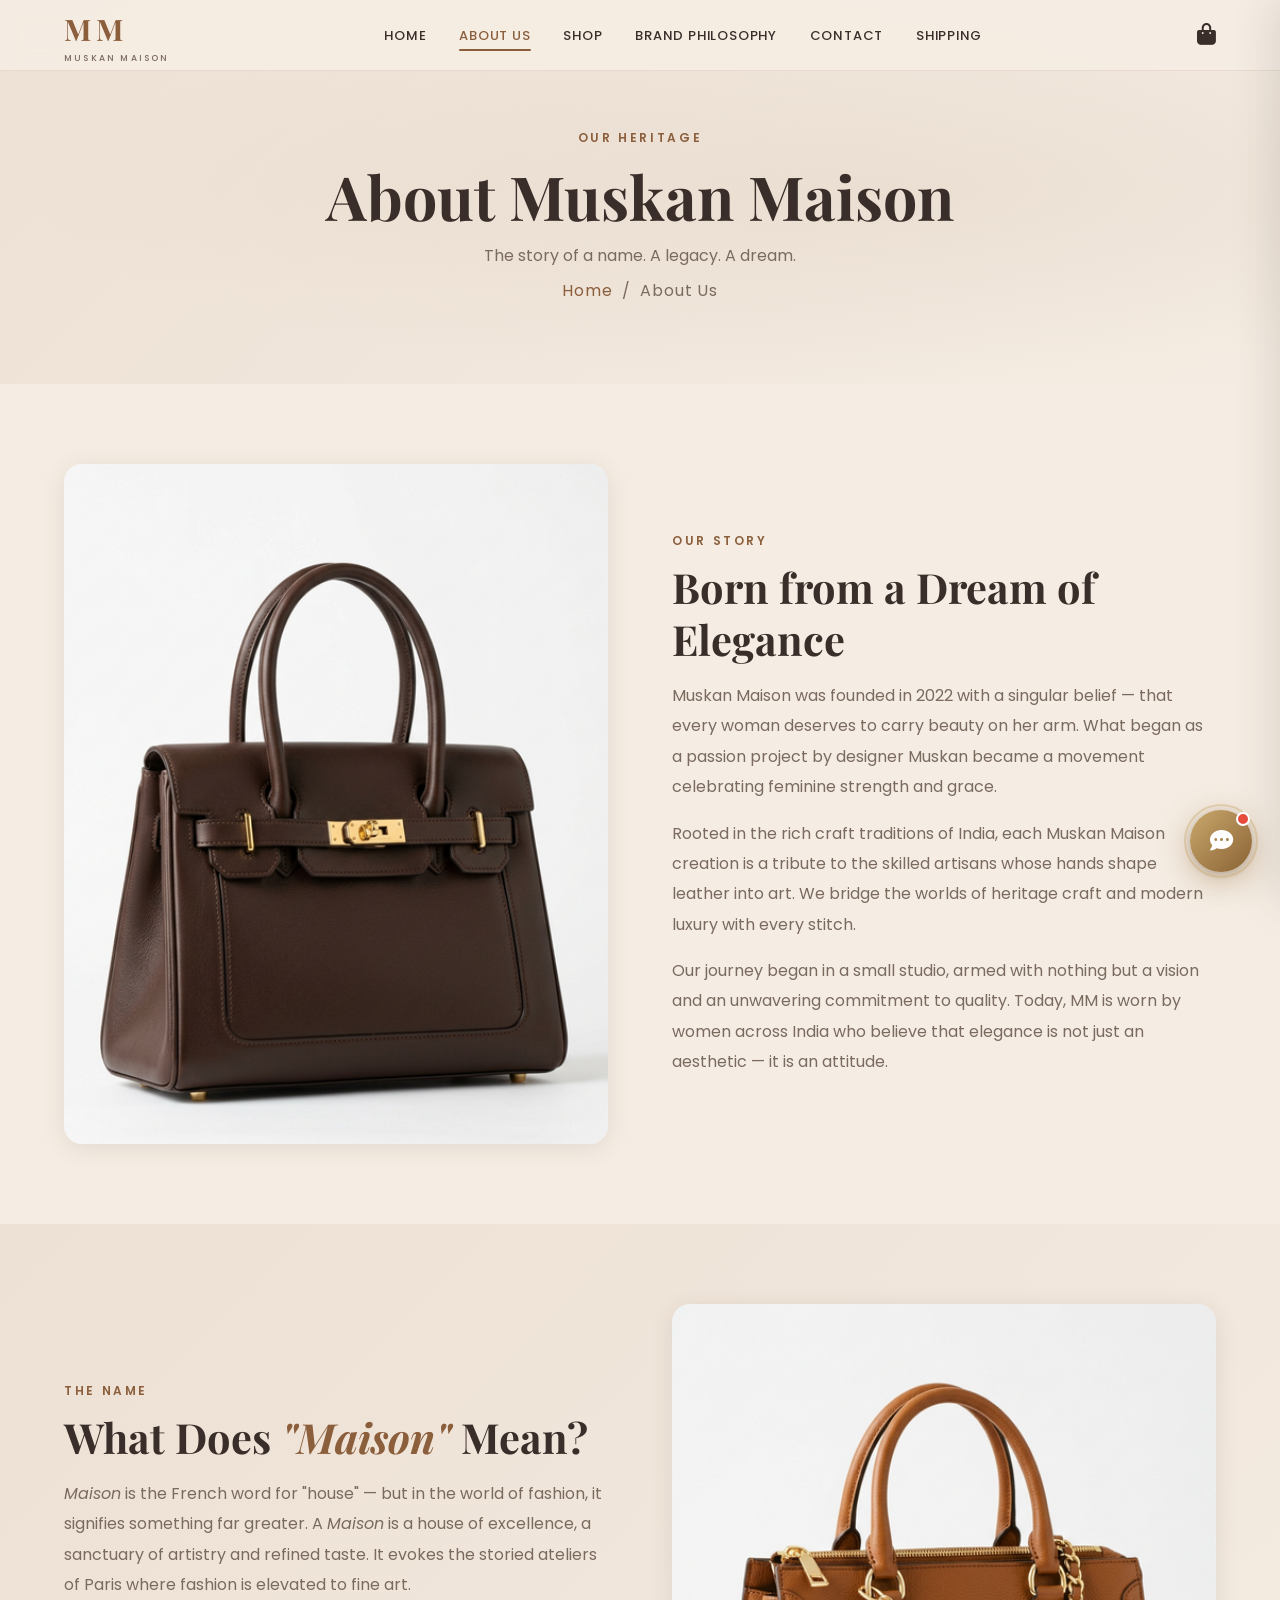
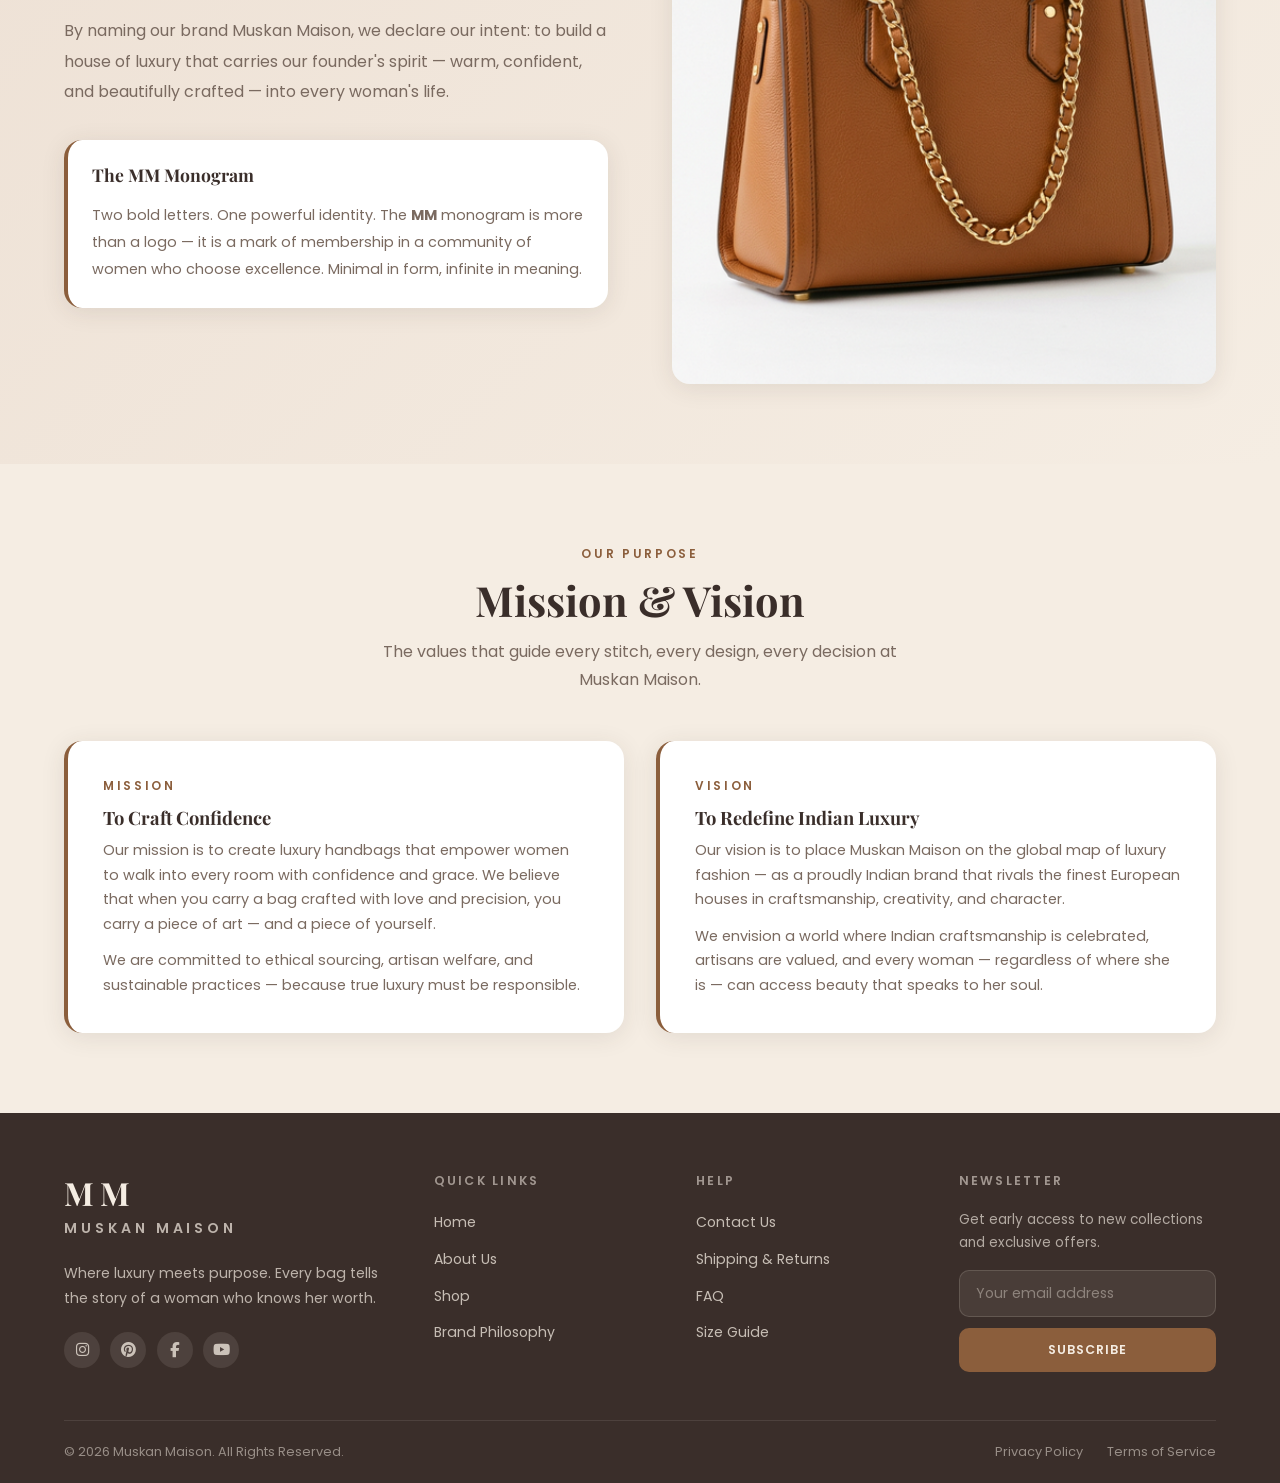
==== commit 890d9bbd: "Add files via upload" ====
--- a/about.html
+++ b/about.html
@@ -8,6 +8,7 @@
         content="Learn the story behind MM – Muskan Maison. Our heritage, mission, and vision for luxury that empowers women." />
     <title>About Us | MM – Muskan Maison</title>
     <link rel="stylesheet" href="styles.css" />
+    <link rel="stylesheet" href="chatbot.css" />
     <link rel="preconnect" href="https://fonts.googleapis.com" />
     <link
         href="https://fonts.googleapis.com/css2?family=Playfair+Display:ital,wght@0,400;0,600;0,700;1,400;1,600&family=Poppins:wght@300;400;500;600&display=swap"
@@ -204,6 +205,8 @@
     </footer>
 
     <script src="script.js"></script>
+    <!-- MM Floating Chatbot Widget -->
+    <script src="chatbot.js" defer></script>
 </body>
 
 </html>
--- a/chatbot.css
+++ b/chatbot.css
@@ -0,0 +1,361 @@
+/* ===========================
+   MM Muskan Maison — Chatbot
+   Floating Chat Bubble Widget
+   =========================== */
+
+/* ---- Bubble Toggle Button ---- */
+#mm-chat-bubble {
+    position: fixed;
+    bottom: 28px;
+    right: 28px;
+    z-index: 9999;
+    width: 62px;
+    height: 62px;
+    border-radius: 50%;
+    background: linear-gradient(135deg, #c9a86c 0%, #8b6234 100%);
+    border: none;
+    cursor: pointer;
+    display: flex;
+    align-items: center;
+    justify-content: center;
+    box-shadow: 0 8px 32px rgba(139, 98, 52, 0.45), 0 2px 8px rgba(0, 0, 0, 0.18);
+    transition: transform 0.25s cubic-bezier(0.34, 1.56, 0.64, 1),
+        box-shadow 0.25s ease;
+    outline: none;
+}
+
+#mm-chat-bubble:hover {
+    transform: scale(1.12);
+    box-shadow: 0 14px 40px rgba(139, 98, 52, 0.55), 0 4px 12px rgba(0, 0, 0, 0.2);
+}
+
+#mm-chat-bubble:active {
+    transform: scale(0.96);
+}
+
+/* Pulse ring animation */
+#mm-chat-bubble::before {
+    content: '';
+    position: absolute;
+    inset: -6px;
+    border-radius: 50%;
+    border: 2px solid rgba(201, 168, 108, 0.4);
+    animation: mm-pulse 2.4s ease-out infinite;
+}
+
+@keyframes mm-pulse {
+    0% {
+        transform: scale(1);
+        opacity: 0.8;
+    }
+
+    70% {
+        transform: scale(1.3);
+        opacity: 0;
+    }
+
+    100% {
+        transform: scale(1.3);
+        opacity: 0;
+    }
+}
+
+/* Icons inside bubble */
+#mm-chat-bubble .mm-bubble-icon,
+#mm-chat-bubble .mm-close-icon {
+    position: absolute;
+    transition: opacity 0.2s ease, transform 0.2s ease;
+    color: #fff;
+    font-size: 1.45rem;
+    line-height: 1;
+}
+
+#mm-chat-bubble .mm-close-icon {
+    opacity: 0;
+    transform: rotate(-90deg) scale(0.7);
+}
+
+#mm-chat-bubble.is-open .mm-bubble-icon {
+    opacity: 0;
+    transform: rotate(90deg) scale(0.7);
+}
+
+#mm-chat-bubble.is-open .mm-close-icon {
+    opacity: 1;
+    transform: rotate(0deg) scale(1);
+}
+
+/* Notification dot (shown when chat is closed) */
+#mm-chat-notif {
+    position: absolute;
+    top: 2px;
+    right: 2px;
+    width: 14px;
+    height: 14px;
+    background: #e74c3c;
+    border: 2px solid #fff;
+    border-radius: 50%;
+    animation: mm-bounce-dot 1.2s ease-in-out infinite alternate;
+    transition: opacity 0.3s;
+}
+
+@keyframes mm-bounce-dot {
+    from {
+        transform: scale(1);
+    }
+
+    to {
+        transform: scale(1.25);
+    }
+}
+
+#mm-chat-bubble.is-open #mm-chat-notif {
+    opacity: 0;
+    pointer-events: none;
+}
+
+/* ---- Chat Window ---- */
+#mm-chat-window {
+    position: fixed;
+    bottom: 104px;
+    right: 28px;
+    z-index: 9998;
+    width: 380px;
+    height: 580px;
+    max-height: calc(100vh - 130px);
+    border-radius: 20px;
+    background: #fff;
+    box-shadow: 0 24px 72px rgba(0, 0, 0, 0.22), 0 4px 16px rgba(0, 0, 0, 0.12);
+    display: flex;
+    flex-direction: column;
+    overflow: hidden;
+
+    /* Hidden state */
+    opacity: 0;
+    transform: translateY(24px) scale(0.96);
+    pointer-events: none;
+    transform-origin: bottom right;
+    transition: opacity 0.3s cubic-bezier(0.4, 0, 0.2, 1),
+        transform 0.3s cubic-bezier(0.34, 1.56, 0.64, 1);
+}
+
+#mm-chat-window.is-visible {
+    opacity: 1;
+    transform: translateY(0) scale(1);
+    pointer-events: all;
+}
+
+/* ---- Chat Header ---- */
+#mm-chat-header {
+    background: linear-gradient(135deg, #1a1208 0%, #3d2a0e 100%);
+    padding: 16px 20px;
+    display: flex;
+    align-items: center;
+    gap: 12px;
+    flex-shrink: 0;
+}
+
+.mm-header-avatar {
+    width: 40px;
+    height: 40px;
+    border-radius: 50%;
+    background: linear-gradient(135deg, #c9a86c, #8b6234);
+    display: flex;
+    align-items: center;
+    justify-content: center;
+    font-size: 1.1rem;
+    font-weight: 700;
+    color: #fff;
+    font-family: 'Playfair Display', serif;
+    flex-shrink: 0;
+    box-shadow: 0 2px 8px rgba(0, 0, 0, 0.3);
+}
+
+.mm-header-info {
+    flex: 1;
+    min-width: 0;
+}
+
+.mm-header-name {
+    color: #f5ede3;
+    font-family: 'Playfair Display', serif;
+    font-size: 0.95rem;
+    font-weight: 600;
+    letter-spacing: 0.02em;
+    line-height: 1.2;
+}
+
+.mm-header-status {
+    display: flex;
+    align-items: center;
+    gap: 5px;
+    margin-top: 2px;
+}
+
+.mm-status-dot {
+    width: 7px;
+    height: 7px;
+    border-radius: 50%;
+    background: #27ae60;
+    animation: mm-status-blink 2s ease-in-out infinite;
+}
+
+@keyframes mm-status-blink {
+
+    0%,
+    100% {
+        opacity: 1;
+    }
+
+    50% {
+        opacity: 0.5;
+    }
+}
+
+.mm-status-text {
+    color: rgba(245, 237, 227, 0.65);
+    font-size: 0.72rem;
+    font-family: 'Poppins', sans-serif;
+    letter-spacing: 0.03em;
+}
+
+.mm-header-close {
+    background: rgba(255, 255, 255, 0.1);
+    border: none;
+    border-radius: 50%;
+    width: 32px;
+    height: 32px;
+    display: flex;
+    align-items: center;
+    justify-content: center;
+    cursor: pointer;
+    color: rgba(245, 237, 227, 0.8);
+    font-size: 1rem;
+    transition: background 0.2s, color 0.2s;
+    flex-shrink: 0;
+}
+
+.mm-header-close:hover {
+    background: rgba(255, 255, 255, 0.2);
+    color: #fff;
+}
+
+/* ---- Typing Indicator Bar ---- */
+#mm-typing-bar {
+    background: #faf7f3;
+    padding: 8px 20px;
+    display: flex;
+    align-items: center;
+    gap: 10px;
+    border-bottom: 1px solid rgba(201, 168, 108, 0.15);
+    flex-shrink: 0;
+    transition: opacity 0.4s, max-height 0.4s;
+    overflow: hidden;
+    max-height: 44px;
+}
+
+#mm-typing-bar.hidden {
+    opacity: 0;
+    max-height: 0;
+    padding-top: 0;
+    padding-bottom: 0;
+}
+
+.mm-typing-avatar {
+    width: 24px;
+    height: 24px;
+    border-radius: 50%;
+    background: linear-gradient(135deg, #c9a86c, #8b6234);
+    display: flex;
+    align-items: center;
+    justify-content: center;
+    font-size: 0.58rem;
+    font-weight: 700;
+    color: #fff;
+    font-family: 'Playfair Display', serif;
+    flex-shrink: 0;
+}
+
+.mm-typing-dots {
+    display: flex;
+    align-items: center;
+    gap: 4px;
+}
+
+.mm-typing-dots span {
+    width: 7px;
+    height: 7px;
+    border-radius: 50%;
+    background: #c9a86c;
+    animation: mm-dot-bounce 1.4s ease-in-out infinite;
+}
+
+.mm-typing-dots span:nth-child(2) {
+    animation-delay: 0.2s;
+}
+
+.mm-typing-dots span:nth-child(3) {
+    animation-delay: 0.4s;
+}
+
+@keyframes mm-dot-bounce {
+
+    0%,
+    60%,
+    100% {
+        transform: translateY(0);
+        opacity: 0.5;
+    }
+
+    30% {
+        transform: translateY(-6px);
+        opacity: 1;
+    }
+}
+
+.mm-typing-label {
+    font-family: 'Poppins', sans-serif;
+    font-size: 0.72rem;
+    color: #a07840;
+    letter-spacing: 0.02em;
+}
+
+/* ---- Iframe Container ---- */
+#mm-chat-iframe-wrap {
+    flex: 1;
+    overflow: hidden;
+    background: #fff;
+}
+
+#mm-chat-iframe-wrap iframe {
+    width: 100%;
+    height: 100%;
+    border: none;
+    display: block;
+}
+
+/* ---- Mobile Responsiveness ---- */
+@media (max-width: 480px) {
+    #mm-chat-window {
+        width: calc(100vw - 24px);
+        height: calc(100vh - 120px);
+        max-height: calc(100vh - 120px);
+        bottom: 96px;
+        right: 12px;
+        border-radius: 16px;
+    }
+
+    #mm-chat-bubble {
+        width: 56px;
+        height: 56px;
+        bottom: 20px;
+        right: 20px;
+    }
+}
+
+@media (max-width: 360px) {
+    #mm-chat-window {
+        width: calc(100vw - 16px);
+        right: 8px;
+    }
+}
